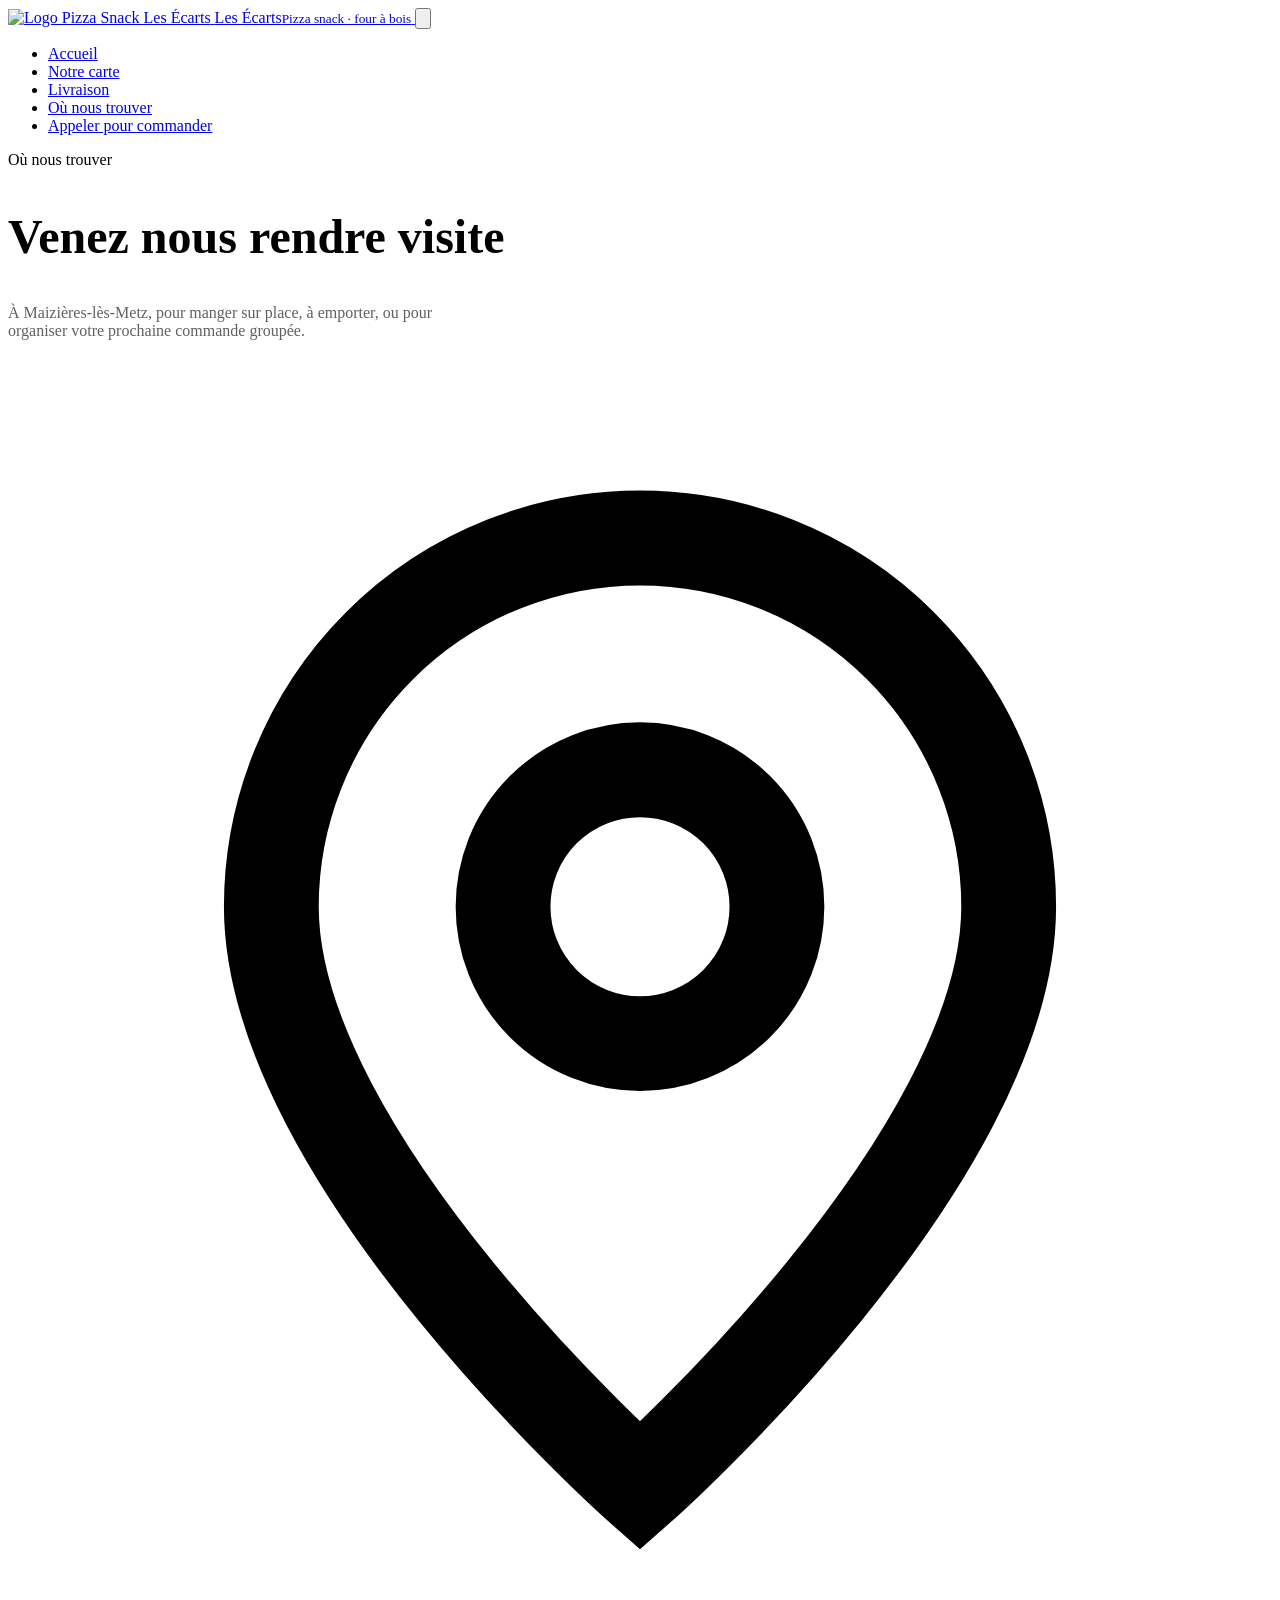
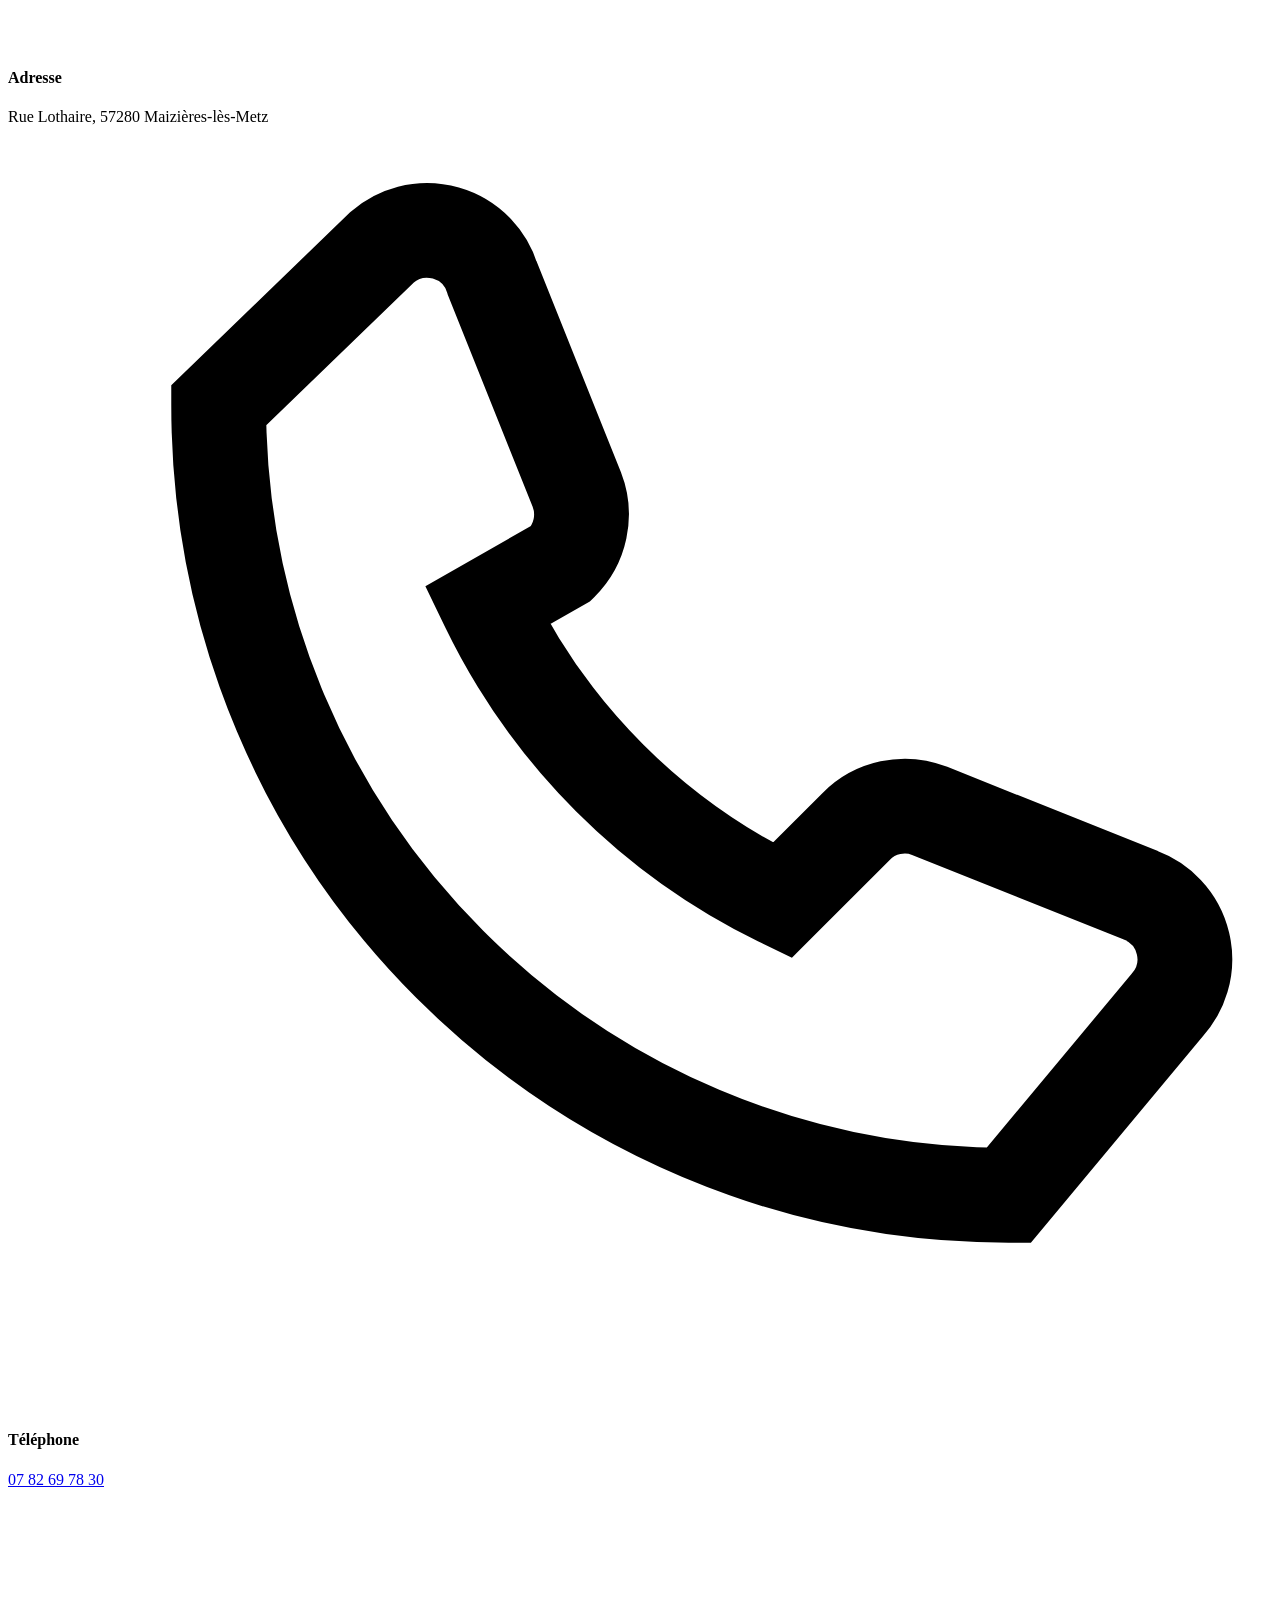
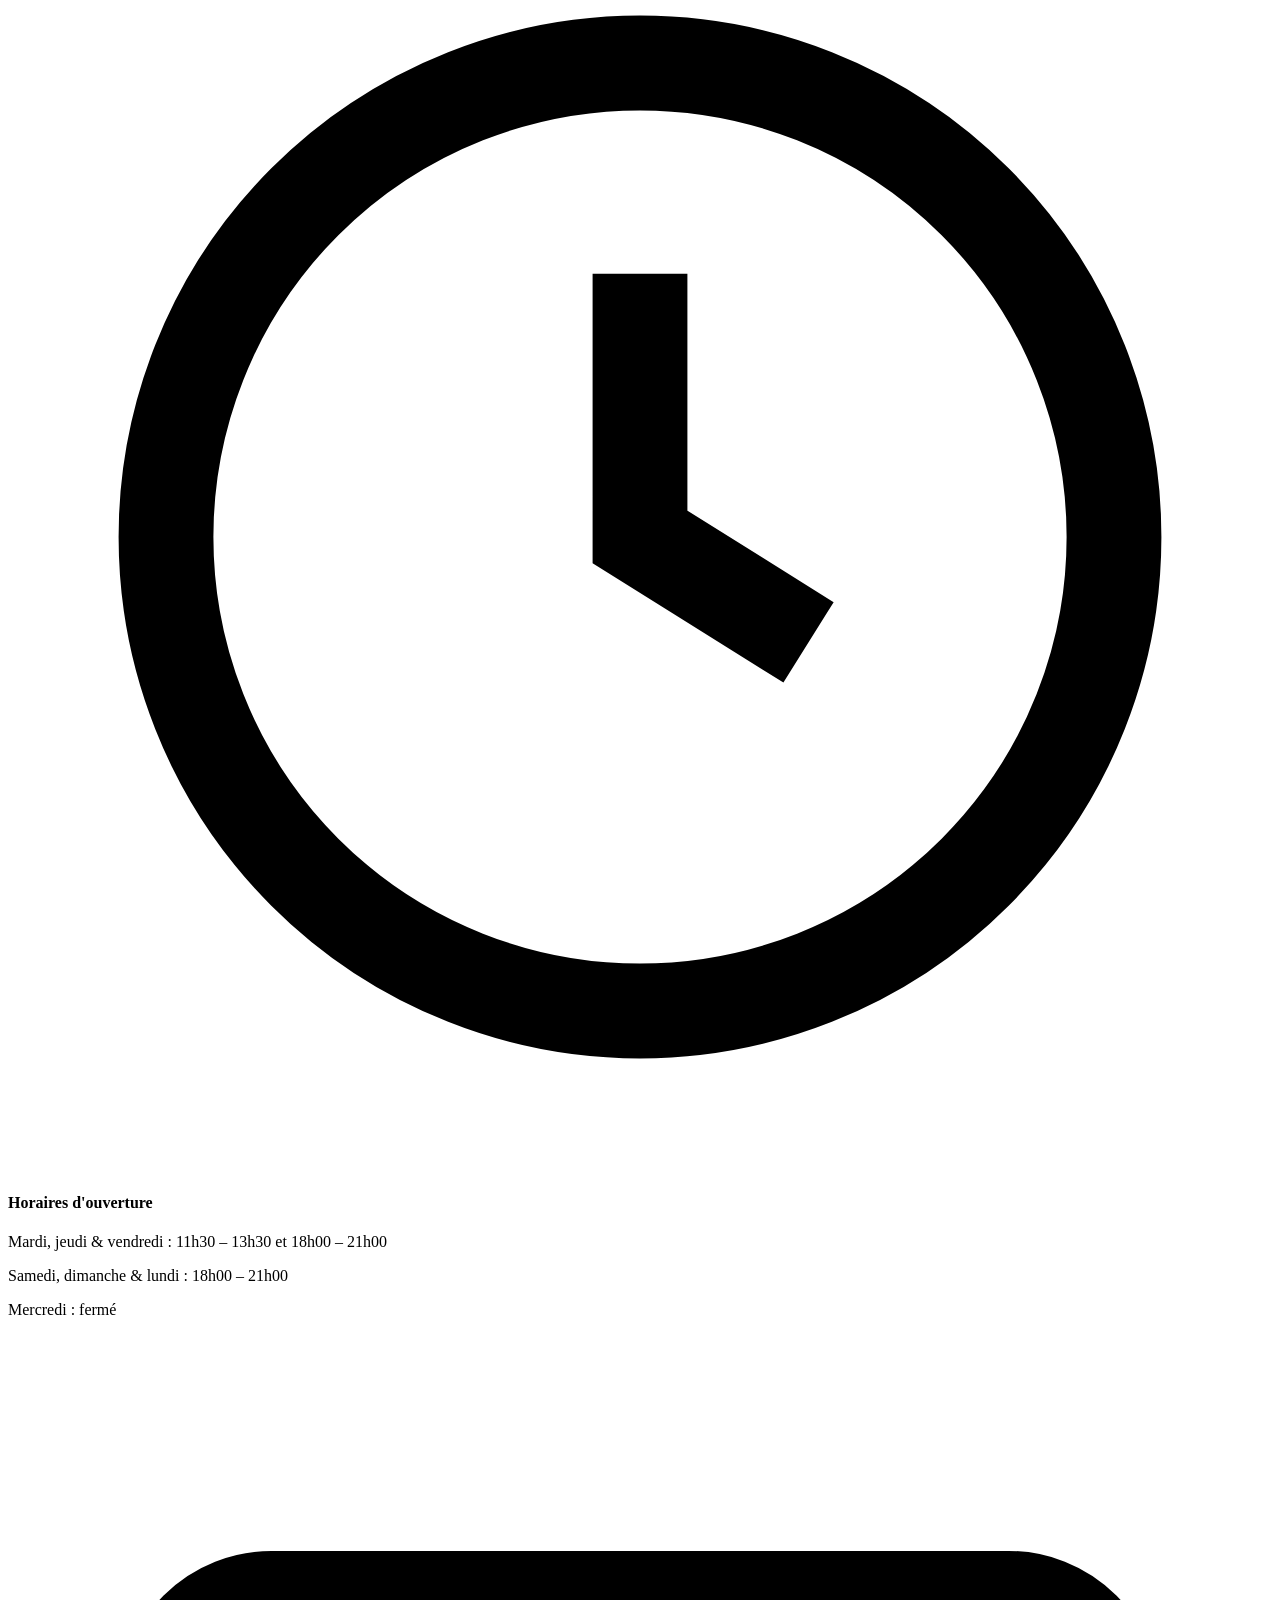
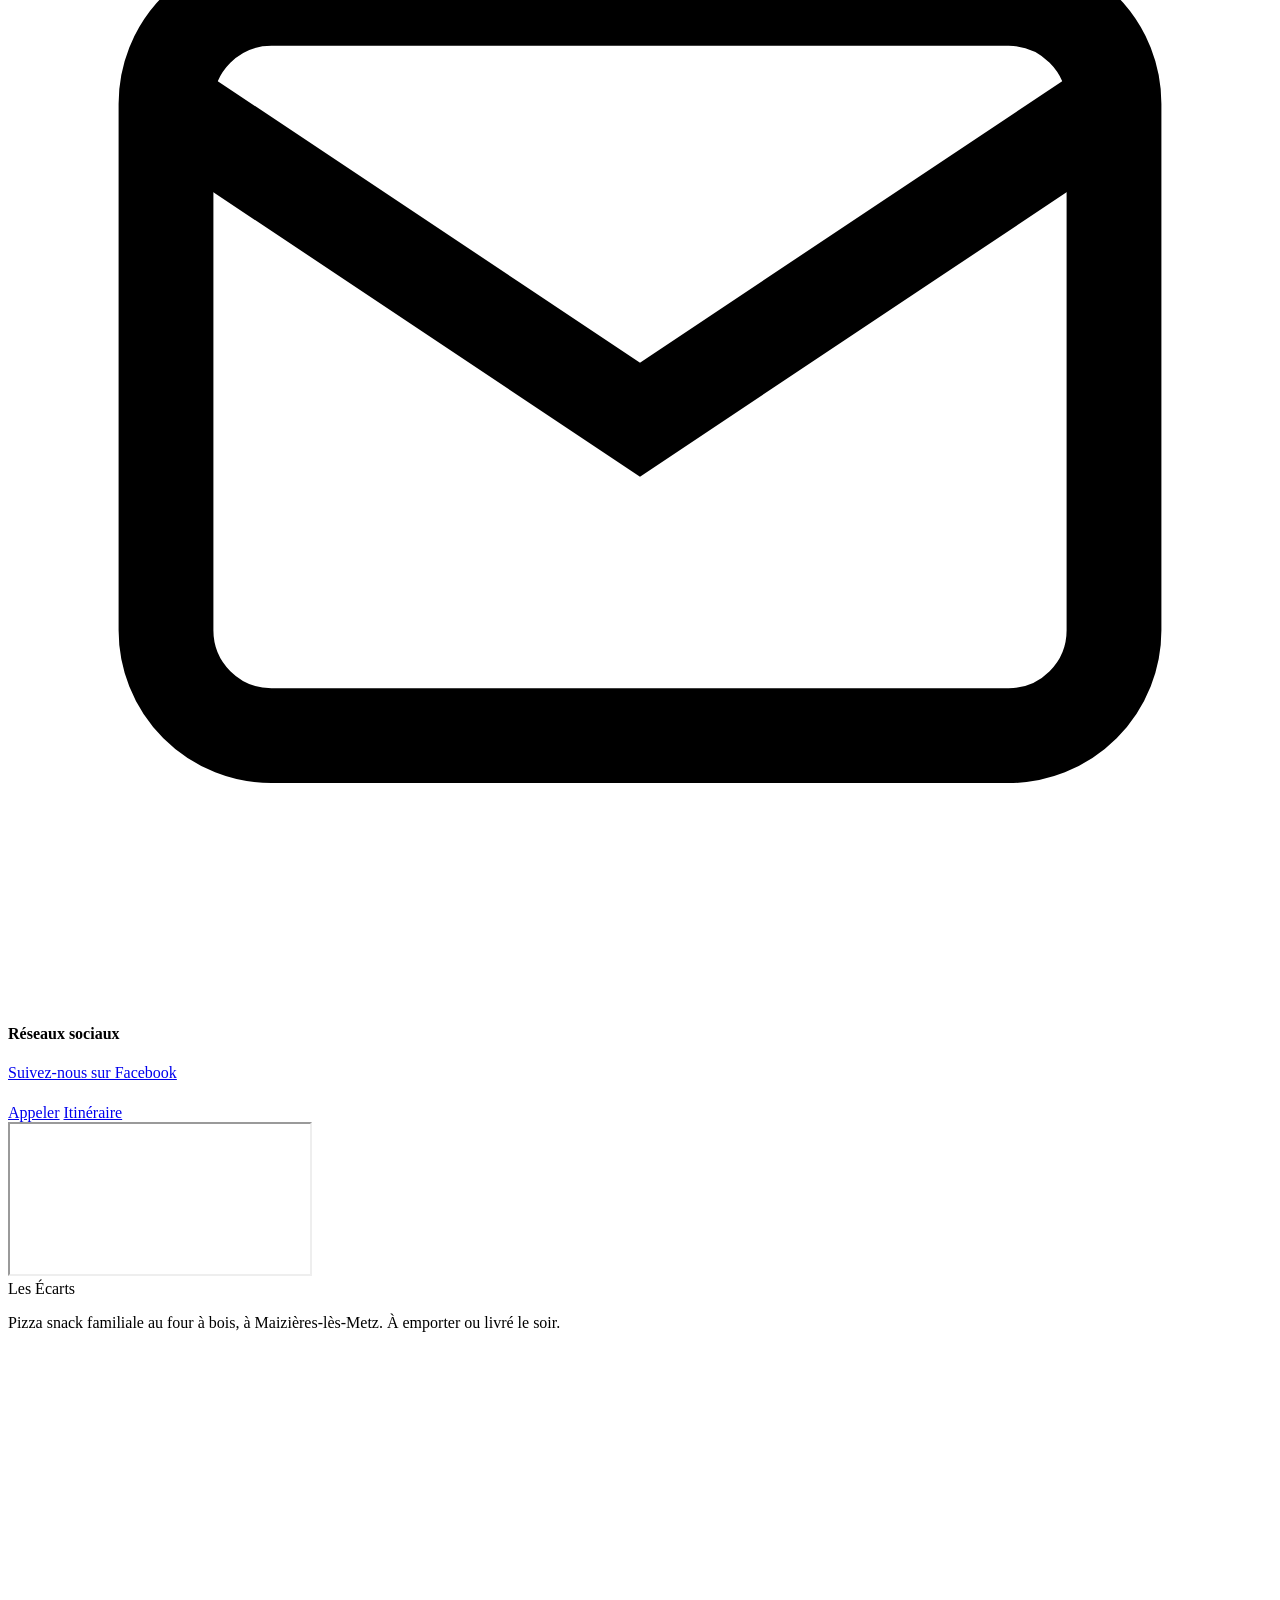
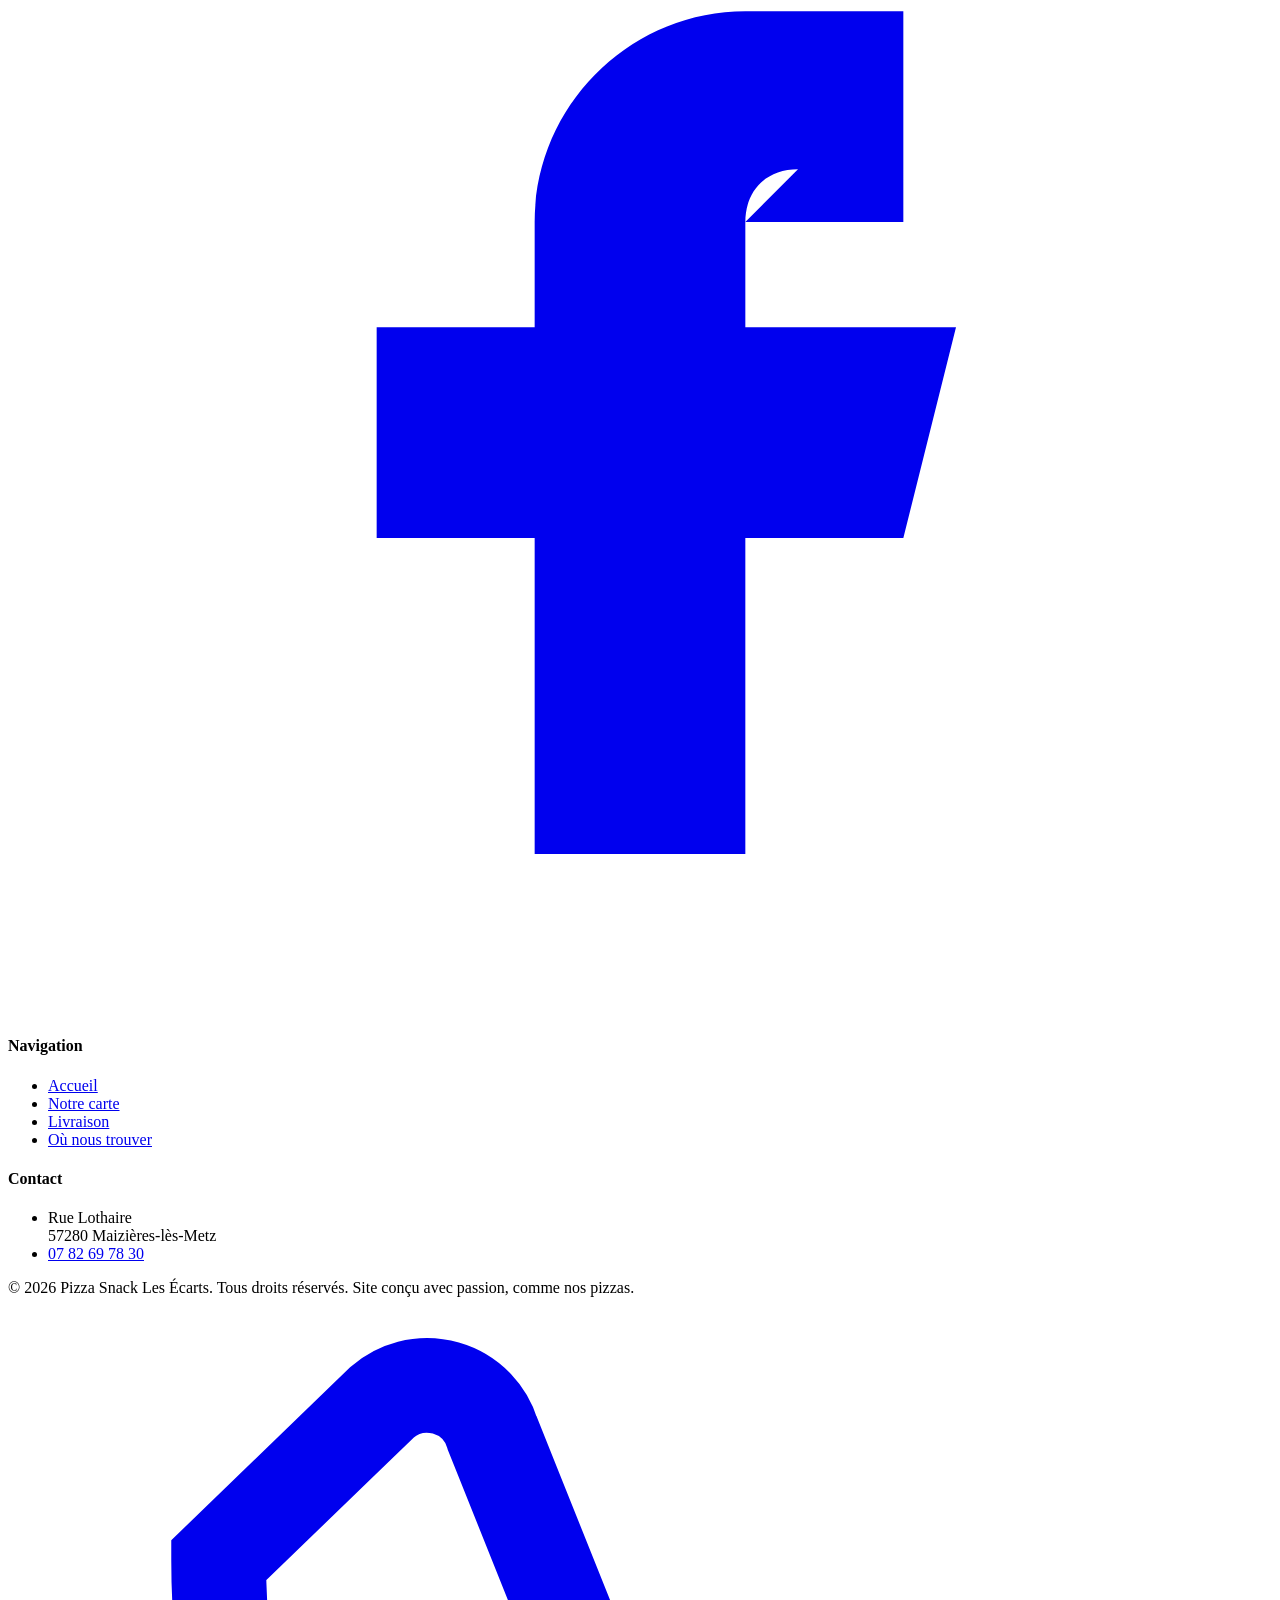
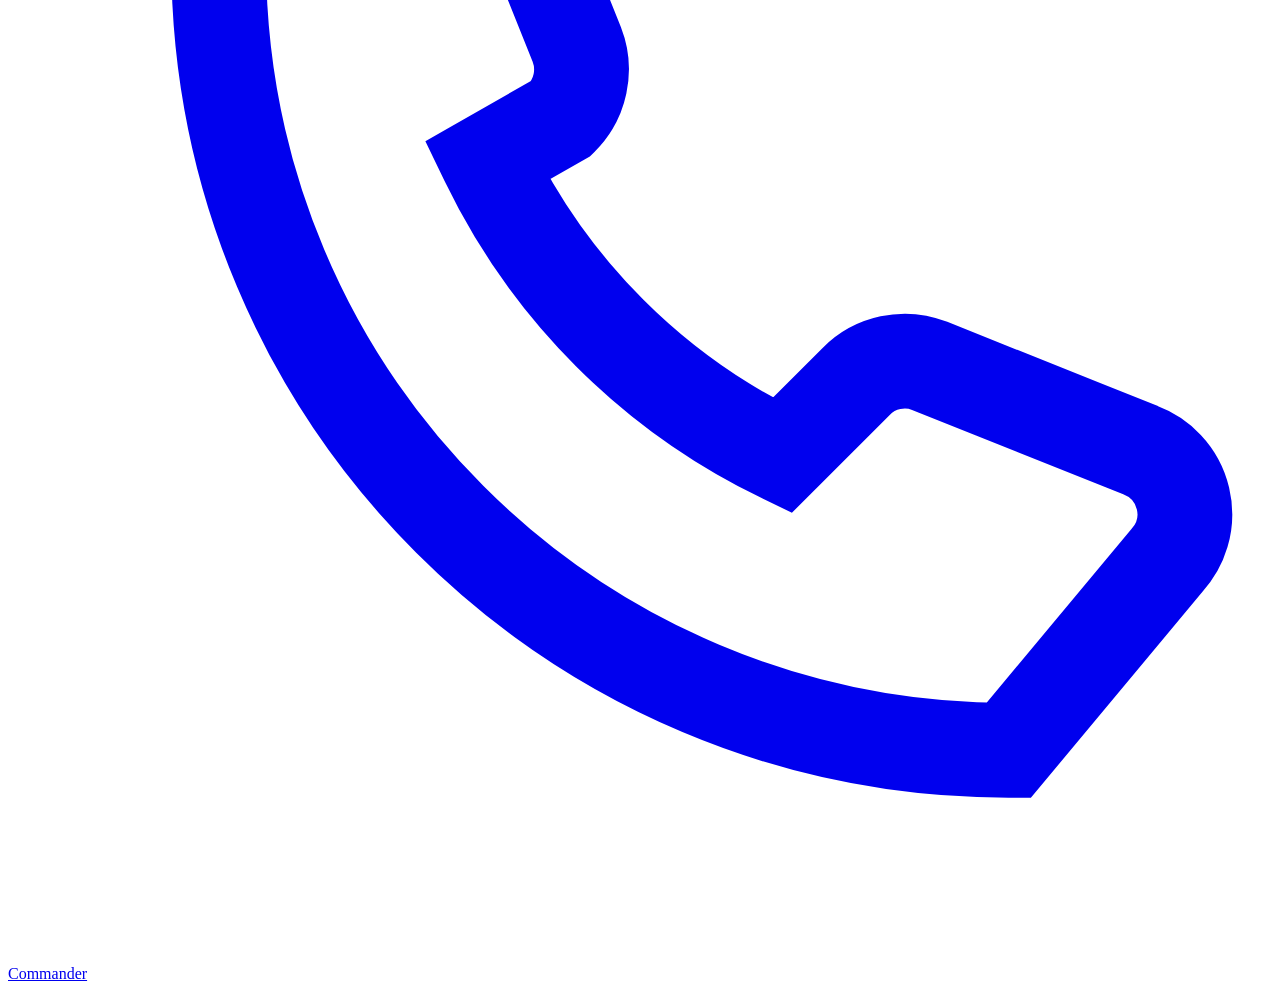
==== contact.html @ f107e706 "Add files via upload" ====
<!DOCTYPE html>
<html lang="fr">
<head>
<meta charset="UTF-8">
<meta name="viewport" content="width=device-width, initial-scale=1.0">
<title>Où nous trouver | Pizza Snack Les Écarts</title>
<meta name="description" content="Pizza Snack Les Écarts, Rue Lothaire, 57280 Maizières-lès-Metz. Horaires, téléphone et itinéraire.">
<link rel="preconnect" href="https://fonts.googleapis.com">
<link rel="preconnect" href="https://fonts.gstatic.com" crossorigin>
<link href="https://fonts.googleapis.com/css2?family=Anton&family=Work+Sans:wght@400;500;600;700&display=swap" rel="stylesheet">
<link rel="stylesheet" href="assets/css/style.css">
</head>
<body>

<header class="site-header">
  <div class="container">
    <a href="index.html" class="brand">
      <img src="https://static.wixstatic.com/media/077285_eca79ff43710461cbf9f52fb6f09c4bc~mv2.png/v1/fill/w_200,h_200,al_c,q_85,usm_0.66_1.00_0.01,enc_avif,quality_auto/355906199_10018782641480302_4371230187382422953_n-removebg-preview.png" alt="Logo Pizza Snack Les Écarts" width="44" height="44">
      <span>Les Écarts<small>Pizza snack &middot; four à bois</small></span>
    </a>
    <button class="nav-toggle" aria-label="Ouvrir le menu" aria-expanded="false">
      <svg viewBox="0 0 24 24" fill="none" stroke="currentColor" stroke-width="2" stroke-linecap="round"><line x1="3" y1="6" x2="21" y2="6"/><line x1="3" y1="12" x2="21" y2="12"/><line x1="3" y1="18" x2="21" y2="18"/></svg>
    </button>
    <nav class="main-nav">
      <ul>
        <li><a href="index.html">Accueil</a></li>
        <li><a href="menu.html">Notre carte</a></li>
        <li><a href="livraison.html">Livraison</a></li>
        <li><a href="contact.html" class="is-active">Où nous trouver</a></li>
        <li><a class="btn btn-primary" href="tel:0782697830">Appeler pour commander</a></li>
      </ul>
    </nav>
  </div>
</header>

<main>

  <section class="section" style="padding-bottom: 24px;">
    <div class="container">
      <p class="eyebrow">Où nous trouver</p>
      <h1 style="font-size: clamp(2.2rem, 4.5vw, 3rem);">Venez nous rendre visite</h1>
      <p style="max-width: 60ch; color: rgba(23,20,15,0.68);">À Maizières-lès-Metz, pour manger sur place, à emporter, ou pour organiser votre prochaine commande groupée.</p>
    </div>
  </section>

  <section class="section" style="padding-top: 0;">
    <div class="container">
      <div class="contact-grid">
        <div class="contact-card">
          <div class="contact-line">
            <svg viewBox="0 0 24 24" fill="none" stroke="currentColor" stroke-width="1.8"><path d="M12 21s-7-6.2-7-11a7 7 0 1 1 14 0c0 4.8-7 11-7 11Z"/><circle cx="12" cy="10" r="2.6"/></svg>
            <div>
              <h4>Adresse</h4>
              <p>Rue Lothaire, 57280 Maizières-lès-Metz</p>
            </div>
          </div>
          <div class="contact-line">
            <svg viewBox="0 0 24 24" fill="none" stroke="currentColor" stroke-width="1.8"><path d="M4 5c0 8.3 6.7 15 15 15l3-3.6a1.3 1.3 0 0 0-.5-2.1l-4-1.6a1.3 1.3 0 0 0-1.4.3l-1.4 1.4a12 12 0 0 1-5.6-5.6L10.5 8a1.3 1.3 0 0 0 .3-1.4l-1.6-4A1.3 1.3 0 0 0 7.1 2L4 5Z"/></svg>
            <div>
              <h4>Téléphone</h4>
              <p><a href="tel:0782697830">07 82 69 78 30</a></p>
            </div>
          </div>
          <div class="contact-line">
            <svg viewBox="0 0 24 24" fill="none" stroke="currentColor" stroke-width="1.8"><circle cx="12" cy="12" r="9"/><path d="M12 7v5l3.2 2"/></svg>
            <div>
              <h4>Horaires d'ouverture</h4>
              <p>Mardi, jeudi &amp; vendredi : 11h30 – 13h30 et 18h00 – 21h00</p>
              <p>Samedi, dimanche &amp; lundi : 18h00 – 21h00</p>
              <p>Mercredi : fermé</p>
            </div>
          </div>
          <div class="contact-line">
            <svg viewBox="0 0 24 24" fill="none" stroke="currentColor" stroke-width="1.8"><rect x="3" y="5" width="18" height="14" rx="2"/><path d="M3 7l9 6 9-6"/></svg>
            <div>
              <h4>Réseaux sociaux</h4>
              <p><a href="https://www.facebook.com/p/pizza-snack-les-%C3%A9carts-100093835788846/" target="_blank" rel="noopener">Suivez-nous sur Facebook</a></p>
            </div>
          </div>
          <div class="hero-actions" style="margin-top: 1.4em;">
            <a href="tel:0782697830" class="btn btn-primary">Appeler</a>
            <a href="https://www.google.com/maps/place//data=!4m2!3m1!1s0x479527b4f83a3db1:0xd1f557328e699c9e" class="btn btn-outline" target="_blank" rel="noopener">Itinéraire</a>
          </div>
        </div>
        <div class="map-frame">
          <iframe title="Localisation Pizza Snack Les Écarts" loading="lazy" src="https://www.google.com/maps?q=Rue+Lothaire,+57280+Maizi%C3%A8res-l%C3%A8s-Metz&output=embed"></iframe>
        </div>
      </div>
    </div>
  </section>

</main>

<footer class="site-footer">
  <div class="container">
    <div class="footer-grid">
      <div>
        <div class="footer-brand">Les Écarts</div>
        <p>Pizza snack familiale au four à bois, à Maizières-lès-Metz. À emporter ou livré le soir.</p>
        <div class="footer-social">
          <a href="https://www.facebook.com/p/pizza-snack-les-%C3%A9carts-100093835788846/" aria-label="Facebook" target="_blank" rel="noopener">
            <svg viewBox="0 0 24 24" fill="currentColor"><path d="M14 9h3V5h-3c-2.2 0-4 1.8-4 4v2H7v4h3v6h4v-6h3l1-4h-4V9c0-.6.4-1 1-1Z"/></svg>
          </a>
        </div>
      </div>
      <div>
        <h4>Navigation</h4>
        <ul>
          <li><a href="index.html">Accueil</a></li>
          <li><a href="menu.html">Notre carte</a></li>
          <li><a href="livraison.html">Livraison</a></li>
          <li><a href="contact.html">Où nous trouver</a></li>
        </ul>
      </div>
      <div>
        <h4>Contact</h4>
        <ul>
          <li>Rue Lothaire<br>57280 Maizières-lès-Metz</li>
          <li><a href="tel:0782697830">07 82 69 78 30</a></li>
        </ul>
      </div>
    </div>
    <div class="footer-bottom">
      <span>&copy; 2026 Pizza Snack Les Écarts. Tous droits réservés.</span>
      <span>Site conçu avec passion, comme nos pizzas.</span>
    </div>
  </div>
</footer>

<a href="tel:0782697830" class="call-fab">
  <svg viewBox="0 0 24 24" fill="none" stroke="currentColor" stroke-width="1.8"><path d="M4 5c0 8.3 6.7 15 15 15l3-3.6a1.3 1.3 0 0 0-.5-2.1l-4-1.6a1.3 1.3 0 0 0-1.4.3l-1.4 1.4a12 12 0 0 1-5.6-5.6L10.5 8a1.3 1.3 0 0 0 .3-1.4l-1.6-4A1.3 1.3 0 0 0 7.1 2L4 5Z"/></svg>
  <span>Commander</span>
</a>

<script src="assets/js/main.js"></script>
</body>
</html>
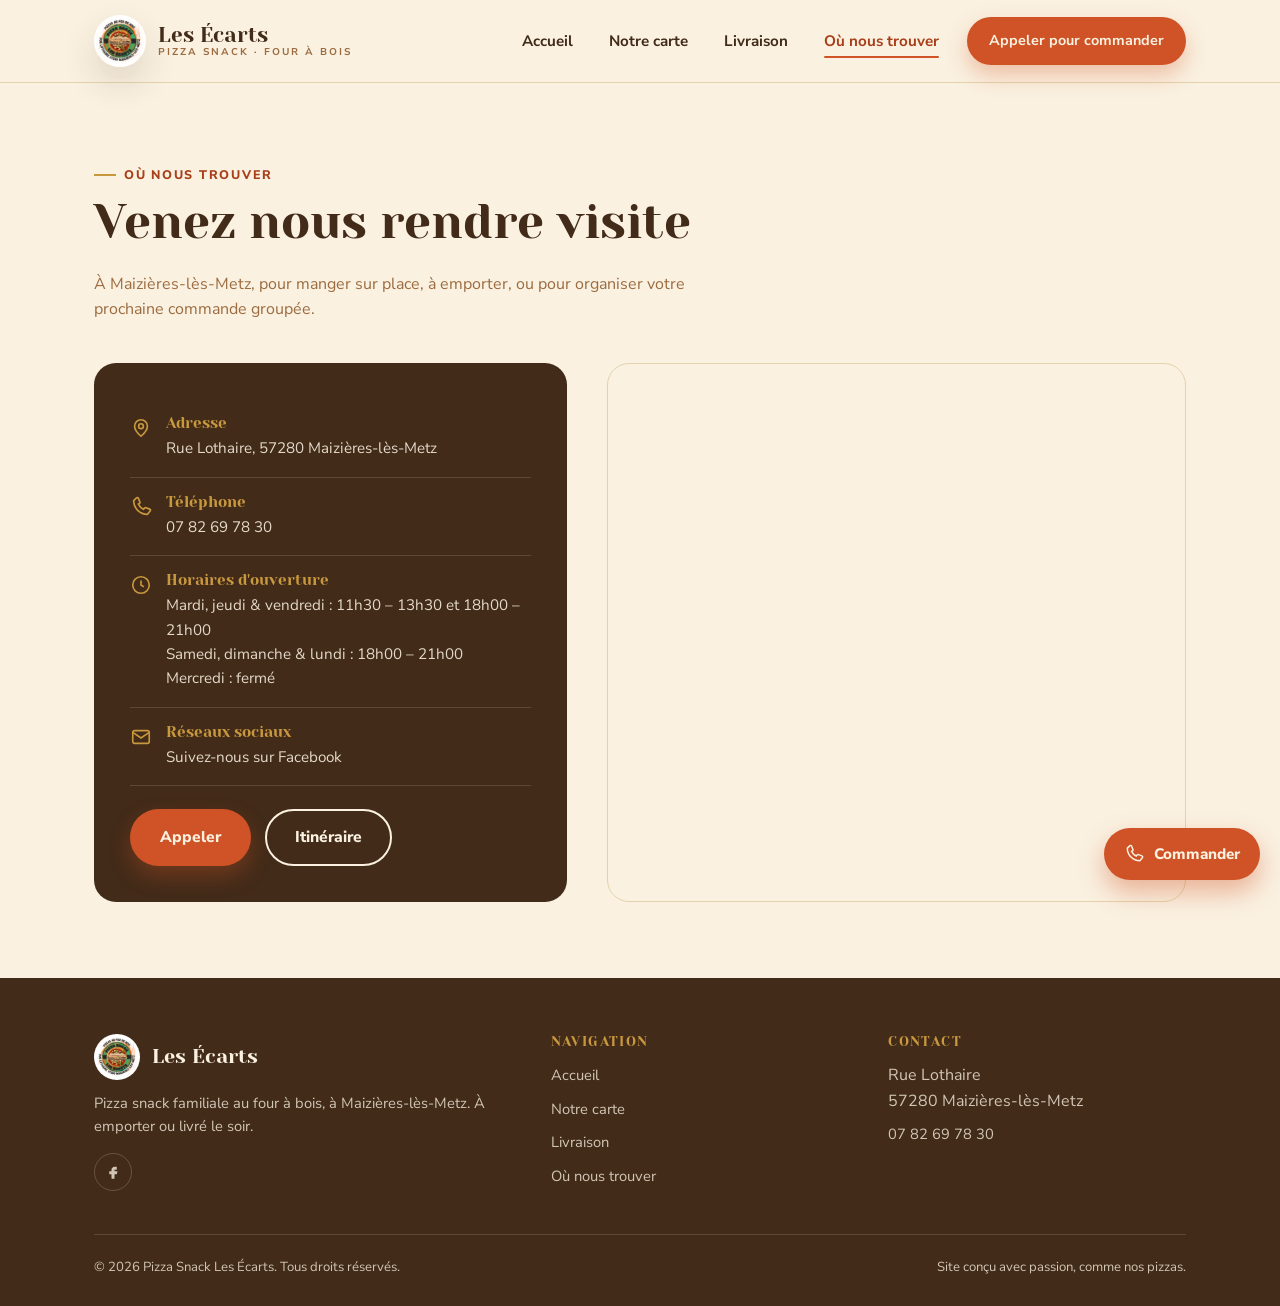
==== commit 34181d25: "Add files via upload" ====
--- a/contact.html
+++ b/contact.html
@@ -5,9 +5,10 @@
 <meta name="viewport" content="width=device-width, initial-scale=1.0">
 <title>Où nous trouver | Pizza Snack Les Écarts</title>
 <meta name="description" content="Pizza Snack Les Écarts, Rue Lothaire, 57280 Maizières-lès-Metz. Horaires, téléphone et itinéraire.">
+<link rel="icon" href="assets/img/favicon.png" type="image/png">
 <link rel="preconnect" href="https://fonts.googleapis.com">
 <link rel="preconnect" href="https://fonts.gstatic.com" crossorigin>
-<link href="https://fonts.googleapis.com/css2?family=Anton&family=Work+Sans:wght@400;500;600;700&display=swap" rel="stylesheet">
+<link href="https://fonts.googleapis.com/css2?family=Yeseva+One&family=Caveat:wght@600&family=Nunito+Sans:wght@400;600;700;800&display=swap" rel="stylesheet">
 <link rel="stylesheet" href="assets/css/style.css">
 </head>
 <body>
@@ -15,8 +16,8 @@
 <header class="site-header">
   <div class="container">
     <a href="index.html" class="brand">
-      <img src="https://static.wixstatic.com/media/077285_eca79ff43710461cbf9f52fb6f09c4bc~mv2.png/v1/fill/w_200,h_200,al_c,q_85,usm_0.66_1.00_0.01,enc_avif,quality_auto/355906199_10018782641480302_4371230187382422953_n-removebg-preview.png" alt="Logo Pizza Snack Les Écarts" width="44" height="44">
-      <span>Les Écarts<small>Pizza snack &middot; four à bois</small></span>
+      <img src="assets/img/logo.jpg" alt="Logo Pizza Snack Les Écarts">
+      <span class="brand-text">Les Écarts<small>Pizza snack &middot; four à bois</small></span>
     </a>
     <button class="nav-toggle" aria-label="Ouvrir le menu" aria-expanded="false">
       <svg viewBox="0 0 24 24" fill="none" stroke="currentColor" stroke-width="2" stroke-linecap="round"><line x1="3" y1="6" x2="21" y2="6"/><line x1="3" y1="12" x2="21" y2="12"/><line x1="3" y1="18" x2="21" y2="18"/></svg>
@@ -38,8 +39,8 @@
   <section class="section" style="padding-bottom: 24px;">
     <div class="container">
       <p class="eyebrow">Où nous trouver</p>
-      <h1 style="font-size: clamp(2.2rem, 4.5vw, 3rem);">Venez nous rendre visite</h1>
-      <p style="max-width: 60ch; color: rgba(23,20,15,0.68);">À Maizières-lès-Metz, pour manger sur place, à emporter, ou pour organiser votre prochaine commande groupée.</p>
+      <h1 style="font-size: clamp(2.1rem, 4.5vw, 3rem);">Venez nous rendre visite</h1>
+      <p style="max-width: 60ch; color: var(--wood-soft);">À Maizières-lès-Metz, pour manger sur place, à emporter, ou pour organiser votre prochaine commande groupée.</p>
     </div>
   </section>
 
@@ -95,7 +96,10 @@
   <div class="container">
     <div class="footer-grid">
       <div>
-        <div class="footer-brand">Les Écarts</div>
+        <div class="footer-brand">
+          <img src="assets/img/logo.jpg" alt="Logo Pizza Snack Les Écarts">
+          <span>Les Écarts</span>
+        </div>
         <p>Pizza snack familiale au four à bois, à Maizières-lès-Metz. À emporter ou livré le soir.</p>
         <div class="footer-social">
           <a href="https://www.facebook.com/p/pizza-snack-les-%C3%A9carts-100093835788846/" aria-label="Facebook" target="_blank" rel="noopener">
--- a/assets/css/style.css
+++ b/assets/css/style.css
@@ -0,0 +1,304 @@
+/* =========================================================
+   PIZZA SNACK LES ÉCARTS — v2
+   Palette "boulangerie de quartier" : crème, bois, braise
+   ========================================================= */
+
+:root {
+  --cream: #faf1e1;
+  --cream-deep: #f0dfc0;
+  --cream-line: #e4d2ac;
+  --wood-dark: #422b19;
+  --wood: #7a4a26;
+  --wood-soft: #9c6b3f;
+  --ember: #cf5326;
+  --ember-deep: #a83f19;
+  --gold: #c8983e;
+  --olive: #6e7c4e;
+  --shadow-soft: 0 16px 34px rgba(66, 43, 25, 0.14);
+  --radius: 16px;
+
+  --font-display: "Yeseva One", "Georgia", serif;
+  --font-body: "Nunito Sans", "Segoe UI", sans-serif;
+  --font-accent: "Caveat", cursive;
+
+  --container: 1140px;
+}
+
+* { box-sizing: border-box; }
+html { scroll-behavior: smooth; }
+
+body {
+  margin: 0;
+  font-family: var(--font-body);
+  color: var(--wood-dark);
+  background: var(--cream);
+  line-height: 1.6;
+  -webkit-font-smoothing: antialiased;
+}
+
+img { max-width: 100%; display: block; }
+a { color: inherit; text-decoration: none; }
+ul { margin: 0; padding: 0; list-style: none; }
+h1, h2, h3, h4 { font-family: var(--font-display); font-weight: 400; line-height: 1.15; margin: 0 0 0.45em; color: var(--wood-dark); }
+p { margin: 0 0 1em; }
+
+.container { width: 100%; max-width: var(--container); margin: 0 auto; padding: 0 24px; }
+
+:focus-visible { outline: 3px solid var(--gold); outline-offset: 2px; }
+
+.accent-tag {
+  font-family: var(--font-accent);
+  font-size: 1.5rem;
+  color: var(--ember);
+  display: inline-block;
+  transform: rotate(-2deg);
+}
+
+.eyebrow {
+  display: inline-flex; align-items: center; gap: 8px;
+  font-weight: 800; font-size: 0.78rem; letter-spacing: 0.14em; text-transform: uppercase;
+  color: var(--ember-deep); margin-bottom: 0.8em;
+}
+.eyebrow::before { content: ""; width: 22px; height: 2px; background: var(--gold); display: inline-block; }
+.on-dark .eyebrow { color: var(--gold); }
+.on-dark .eyebrow::before { background: var(--gold); }
+
+/* ---------- Buttons ---------- */
+.btn {
+  display: inline-flex; align-items: center; gap: 10px;
+  font-family: var(--font-body); font-weight: 800; font-size: 0.98rem;
+  padding: 14px 28px; border-radius: 999px; border: 2px solid transparent;
+  cursor: pointer; transition: transform 0.15s ease, box-shadow 0.15s ease, background 0.15s ease;
+}
+.btn:hover { transform: translateY(-2px); }
+.btn-primary { background: var(--ember); color: var(--cream); box-shadow: 0 10px 22px rgba(207, 83, 38, 0.32); }
+.btn-primary:hover { background: var(--ember-deep); }
+.btn-outline { background: transparent; border-color: currentColor; color: inherit; }
+.btn-outline:hover { background: rgba(66, 43, 25, 0.06); }
+.on-dark .btn-outline:hover { background: rgba(250, 241, 225, 0.1); }
+
+@media (prefers-reduced-motion: reduce) { html { scroll-behavior: auto; } }
+
+/* ---------- Header ---------- */
+.site-header {
+  position: sticky; top: 0; z-index: 100;
+  background: rgba(250, 241, 225, 0.94);
+  backdrop-filter: blur(6px);
+  border-bottom: 1px solid var(--cream-line);
+}
+.site-header .container { display: flex; align-items: center; justify-content: space-between; height: 82px; }
+.brand { display: flex; align-items: center; gap: 12px; }
+.brand img { height: 52px; width: 52px; border-radius: 50%; object-fit: cover; box-shadow: var(--shadow-soft); }
+.brand .brand-text { font-family: var(--font-display); font-size: 1.3rem; line-height: 1.1; }
+.brand small { display: block; font-family: var(--font-body); font-weight: 700; font-size: 0.62rem; letter-spacing: 0.2em; text-transform: uppercase; color: var(--wood-soft); }
+
+.nav-toggle { display: none; background: none; border: none; color: var(--wood-dark); cursor: pointer; padding: 8px; }
+.nav-toggle svg { width: 26px; height: 26px; }
+
+.main-nav ul { display: flex; gap: 4px; align-items: center; }
+.main-nav a {
+  display: inline-block; padding: 10px 16px; font-weight: 700; font-size: 0.95rem;
+  border-radius: 999px; transition: background 0.15s ease, color 0.15s ease; position: relative;
+}
+.main-nav a:hover { background: var(--cream-deep); }
+.main-nav a.is-active { color: var(--ember-deep); }
+.main-nav a.is-active::after {
+  content: ""; position: absolute; left: 16px; right: 16px; bottom: 5px; height: 2px;
+  background: var(--ember); border-radius: 2px;
+}
+.main-nav .btn-primary { margin-left: 8px; padding: 10px 20px; font-size: 0.9rem; }
+
+@media (max-width: 860px) {
+  .nav-toggle { display: inline-flex; }
+  .main-nav {
+    position: fixed; inset: 82px 0 0 0; background: var(--cream);
+    transform: translateY(-8px); opacity: 0; visibility: hidden;
+    transition: opacity 0.2s ease, transform 0.2s ease, visibility 0.2s; overflow-y: auto;
+  }
+  .main-nav.is-open { opacity: 1; transform: translateY(0); visibility: visible; }
+  .main-nav ul { flex-direction: column; align-items: stretch; padding: 20px; gap: 6px; }
+  .main-nav a { padding: 16px; font-size: 1.1rem; }
+  .main-nav .btn-primary { margin: 10px 4px 0; text-align: center; justify-content: center; }
+}
+
+/* ---------- Hero ---------- */
+.hero { background: var(--cream); overflow: hidden; }
+.hero .container {
+  padding-top: 64px; padding-bottom: 72px;
+  display: grid; grid-template-columns: 1fr 0.95fr; gap: 52px; align-items: center;
+}
+.hero h1 { font-size: clamp(2.5rem, 5vw, 3.9rem); margin-bottom: 0.3em; }
+.hero h1 em { font-style: normal; color: var(--ember); }
+.hero-lead { font-size: 1.12rem; max-width: 46ch; color: rgba(66,43,25,0.75); }
+.hero-actions { display: flex; gap: 14px; flex-wrap: wrap; margin-top: 1.6em; }
+.hero-meta { display: flex; gap: 28px; margin-top: 2.2em; flex-wrap: wrap; }
+.hero-meta div { font-size: 0.88rem; color: var(--wood-soft); }
+.hero-meta strong { display: block; font-family: var(--font-display); font-size: 1.25rem; color: var(--ember-deep); }
+
+.hero-photo {
+  position: relative; border-radius: var(--radius); overflow: hidden;
+  aspect-ratio: 4/3.1; box-shadow: var(--shadow-soft); border: 6px solid #fff;
+}
+.hero-photo img { width: 100%; height: 100%; object-fit: cover; }
+.hero-photo .badge {
+  position: absolute; bottom: 16px; left: 16px;
+  background: rgba(250,241,225,0.94); padding: 8px 16px; border-radius: 999px;
+  font-family: var(--font-accent); font-size: 1.15rem; color: var(--ember-deep);
+  box-shadow: var(--shadow-soft);
+}
+
+/* ---------- Crust divider ---------- */
+.crust-divider { height: 24px; width: 100%; background-repeat: repeat-x; background-size: 42px 24px; background-position: top center; }
+.crust-divider.to-cream { background-color: var(--cream); background-image: radial-gradient(circle at 21px 0, var(--cream-deep) 14px, transparent 14.5px); }
+.crust-divider.to-deep { background-color: var(--cream-deep); background-image: radial-gradient(circle at 21px 0, var(--cream) 14px, transparent 14.5px); }
+.crust-divider.to-wood { background-color: var(--wood-dark); background-image: radial-gradient(circle at 21px 24px, var(--cream) 14px, transparent 14.5px); }
+.crust-divider.from-wood { background-color: var(--cream); background-image: radial-gradient(circle at 21px 0, var(--wood-dark) 14px, transparent 14.5px); }
+
+/* ---------- Sections ---------- */
+.section { padding: 76px 0; }
+.section-deep { background: var(--cream-deep); }
+.section-wood { background: var(--wood-dark); color: var(--cream); }
+.section-head { max-width: 640px; margin-bottom: 44px; }
+.section-head p { color: rgba(66,43,25,0.68); font-size: 1.05rem; }
+.on-dark .section-head p { color: rgba(250,241,225,0.75); }
+
+/* ---------- Histoire ---------- */
+.about-grid { display: grid; grid-template-columns: 0.95fr 1.05fr; gap: 52px; align-items: center; }
+.about-photo { border-radius: var(--radius); overflow: hidden; box-shadow: var(--shadow-soft); border: 6px solid #fff; }
+.about-photo img { aspect-ratio: 5/4.3; object-fit: cover; }
+.about-facts { display: grid; grid-template-columns: repeat(3, 1fr); gap: 18px; margin-top: 32px; }
+.fact { background: var(--cream); border: 1px solid var(--cream-line); border-radius: var(--radius); padding: 18px; }
+.fact strong { display: block; font-family: var(--font-display); font-size: 1.5rem; color: var(--ember-deep); }
+.fact span { font-size: 0.85rem; color: var(--wood-soft); }
+
+/* ---------- Icon cards ---------- */
+.info-strip { display: grid; grid-template-columns: repeat(3, 1fr); gap: 24px; }
+.info-item {
+  background: var(--cream); border: 1px solid var(--cream-line); border-radius: var(--radius);
+  padding: 26px; transition: transform 0.15s ease, box-shadow 0.15s ease;
+}
+.info-item:hover { transform: translateY(-4px); box-shadow: var(--shadow-soft); }
+.info-item .icon { width: 40px; height: 40px; color: var(--ember); margin-bottom: 14px; }
+.info-item h4 { font-size: 1.1rem; margin-bottom: 0.35em; }
+.info-item p { font-size: 0.94rem; color: var(--wood-soft); margin-bottom: 0; }
+
+/* ---------- CTA band with photo ---------- */
+.cta-band {
+  display: grid; grid-template-columns: 1fr 0.85fr; gap: 0; align-items: stretch;
+  background: var(--wood-dark); color: var(--cream); border-radius: 22px; overflow: hidden;
+}
+.cta-band-text { padding: 48px; display: flex; flex-direction: column; justify-content: center; }
+.cta-band h2 { font-size: clamp(1.7rem, 3vw, 2.25rem); color: var(--cream); }
+.cta-band p { color: rgba(250,241,225,0.82); }
+.cta-band .btn-outline { border-color: var(--cream); }
+.cta-band-photo { position: relative; min-height: 260px; }
+.cta-band-photo img { width: 100%; height: 100%; object-fit: cover; }
+
+/* ---------- Contact ---------- */
+.contact-grid { display: grid; grid-template-columns: 0.9fr 1.1fr; gap: 40px; }
+.contact-card { background: var(--wood-dark); color: var(--cream); border-radius: 22px; padding: 36px; }
+.contact-line { display: flex; gap: 14px; align-items: flex-start; padding: 16px 0; border-bottom: 1px solid rgba(250,241,225,0.14); }
+.contact-line:last-child { border-bottom: none; }
+.contact-line svg { width: 22px; height: 22px; color: var(--gold); flex: none; margin-top: 2px; }
+.contact-line h4 { font-size: 0.95rem; margin-bottom: 0.25em; color: var(--gold); }
+.contact-line p { margin: 0; font-size: 0.95rem; color: rgba(250,241,225,0.88); }
+.map-frame { border-radius: 22px; overflow: hidden; border: 1px solid var(--cream-line); min-height: 340px; }
+.map-frame iframe { width: 100%; height: 100%; min-height: 340px; border: 0; }
+
+/* ---------- Menu page ---------- */
+.menu-toolbar { position: sticky; top: 82px; z-index: 40; background: var(--cream); padding: 18px 0; border-bottom: 1px solid var(--cream-line); }
+.menu-tabs { display: flex; gap: 8px; overflow-x: auto; padding-bottom: 4px; scrollbar-width: thin; }
+.menu-tab {
+  flex: none; font-family: var(--font-body); font-weight: 800; font-size: 0.92rem;
+  padding: 10px 20px; border-radius: 999px; border: 1px solid var(--cream-line);
+  background: var(--cream-deep); cursor: pointer; white-space: nowrap;
+  transition: background 0.15s ease, color 0.15s ease, border-color 0.15s ease;
+  display: inline-flex; align-items: center; gap: 8px;
+}
+.menu-tab svg { width: 17px; height: 17px; }
+.menu-tab:hover { border-color: var(--ember); }
+.menu-tab.is-active { background: var(--ember); border-color: var(--ember); color: var(--cream); }
+
+.menu-panel { display: none; padding-top: 40px; }
+.menu-panel.is-active { display: block; }
+
+.menu-hero-photo { border-radius: var(--radius); overflow: hidden; margin-bottom: 36px; box-shadow: var(--shadow-soft); max-height: 320px; }
+.menu-hero-photo img { width: 100%; height: 320px; object-fit: cover; }
+
+.menu-legend { display: flex; flex-wrap: wrap; gap: 16px; margin-bottom: 8px; font-size: 0.82rem; color: var(--wood-soft); }
+.menu-legend span { display: inline-flex; align-items: center; gap: 6px; }
+
+.menu-group { margin-top: 40px; }
+.menu-group:first-child { margin-top: 0; }
+.menu-group h3 { font-size: 1.3rem; color: var(--ember-deep); border-bottom: 2px solid var(--cream-line); padding-bottom: 10px; margin-bottom: 6px; }
+.menu-group .group-note { font-size: 0.88rem; color: var(--wood-soft); margin: 6px 0 18px; }
+
+.menu-list { display: grid; gap: 2px; }
+.menu-row { display: grid; grid-template-columns: 1fr auto; gap: 6px 20px; align-items: baseline; padding: 14px 4px; border-bottom: 1px dashed var(--cream-line); }
+.menu-row-name { display: flex; align-items: baseline; gap: 10px; flex-wrap: wrap; }
+.menu-row-name strong { font-family: var(--font-display); font-size: 1.05rem; }
+.menu-row-desc { grid-column: 1 / 2; font-size: 0.9rem; color: var(--wood-soft); }
+.menu-row-price { font-family: var(--font-display); font-size: 1.05rem; color: var(--ember-deep); white-space: nowrap; }
+
+.tag {
+  font-size: 0.68rem; font-weight: 700; padding: 3px 9px; border-radius: 999px;
+  border: 1px solid var(--cream-line); color: var(--wood-soft); text-transform: uppercase; letter-spacing: 0.04em; white-space: nowrap;
+}
+.menu-tags { display: inline-flex; gap: 6px; flex-wrap: wrap; }
+
+/* ---------- Livraison ---------- */
+.delivery-grid { display: grid; grid-template-columns: repeat(2, 1fr); gap: 22px; }
+.delivery-card { background: var(--cream); border: 1px solid var(--cream-line); border-radius: var(--radius); padding: 28px; }
+.delivery-card .num { font-family: var(--font-display); font-size: 2.1rem; color: var(--ember); display: block; margin-bottom: 6px; }
+.delivery-card h3 { font-size: 1.05rem; margin-bottom: 0.35em; }
+.delivery-card p { font-size: 0.92rem; color: var(--wood-soft); margin-bottom: 0; }
+
+.delivery-table { width: 100%; border-collapse: collapse; margin-top: 12px; }
+.delivery-table th, .delivery-table td { text-align: left; padding: 14px 16px; border-bottom: 1px solid var(--cream-line); font-size: 0.95rem; }
+.delivery-table th { font-family: var(--font-display); font-weight: 400; color: var(--ember-deep); font-size: 0.82rem; letter-spacing: 0.04em; text-transform: uppercase; }
+
+/* ---------- Footer ---------- */
+.site-footer { background: var(--wood-dark); color: rgba(250,241,225,0.78); padding: 56px 0 28px; }
+.footer-grid { display: grid; grid-template-columns: 1.4fr 1fr 1fr; gap: 40px; padding-bottom: 36px; border-bottom: 1px solid rgba(250,241,225,0.14); }
+.footer-brand { display: flex; align-items: center; gap: 12px; margin-bottom: 12px; }
+.footer-brand img { height: 46px; width: 46px; border-radius: 50%; }
+.footer-brand span { font-family: var(--font-display); font-size: 1.25rem; color: var(--cream); }
+.footer-grid h4 { color: var(--gold); font-size: 0.85rem; letter-spacing: 0.1em; text-transform: uppercase; margin-bottom: 14px; }
+.footer-grid p, .footer-grid a { font-size: 0.92rem; }
+.footer-grid li { margin-bottom: 8px; }
+.footer-grid a:hover { color: var(--gold); }
+.footer-social { display: flex; gap: 10px; margin-top: 14px; }
+.footer-social a { width: 38px; height: 38px; display: inline-flex; align-items: center; justify-content: center; border: 1px solid rgba(250,241,225,0.2); border-radius: 999px; transition: border-color 0.15s ease, color 0.15s ease; }
+.footer-social a:hover { border-color: var(--gold); color: var(--gold); }
+.footer-social svg { width: 18px; height: 18px; }
+.footer-bottom { display: flex; justify-content: space-between; flex-wrap: wrap; gap: 10px; padding-top: 22px; font-size: 0.82rem; }
+
+/* ---------- Floating call button ---------- */
+.call-fab {
+  position: fixed; right: 20px; bottom: 20px; z-index: 90;
+  display: inline-flex; align-items: center; gap: 10px; background: var(--ember); color: var(--cream);
+  padding: 14px 20px; border-radius: 999px; font-weight: 800; font-size: 0.95rem;
+  box-shadow: 0 12px 26px rgba(207, 83, 38, 0.4);
+}
+.call-fab svg { width: 20px; height: 20px; }
+
+/* ---------- Responsive ---------- */
+@media (max-width: 900px) {
+  .hero .container { grid-template-columns: 1fr; padding-top: 40px; padding-bottom: 52px; }
+  .hero-photo { order: -1; }
+  .about-grid, .contact-grid { grid-template-columns: 1fr; }
+  .about-facts { grid-template-columns: 1fr 1fr; }
+  .info-strip { grid-template-columns: 1fr; }
+  .cta-band { grid-template-columns: 1fr; }
+  .cta-band-photo { min-height: 220px; order: -1; }
+  .delivery-grid { grid-template-columns: 1fr; }
+  .footer-grid { grid-template-columns: 1fr 1fr; }
+  .section { padding: 56px 0; }
+}
+@media (max-width: 560px) {
+  .about-facts { grid-template-columns: 1fr; }
+  .footer-grid { grid-template-columns: 1fr; }
+  .menu-row { grid-template-columns: 1fr; }
+  .call-fab span { display: none; }
+  .call-fab { padding: 14px; }
+}
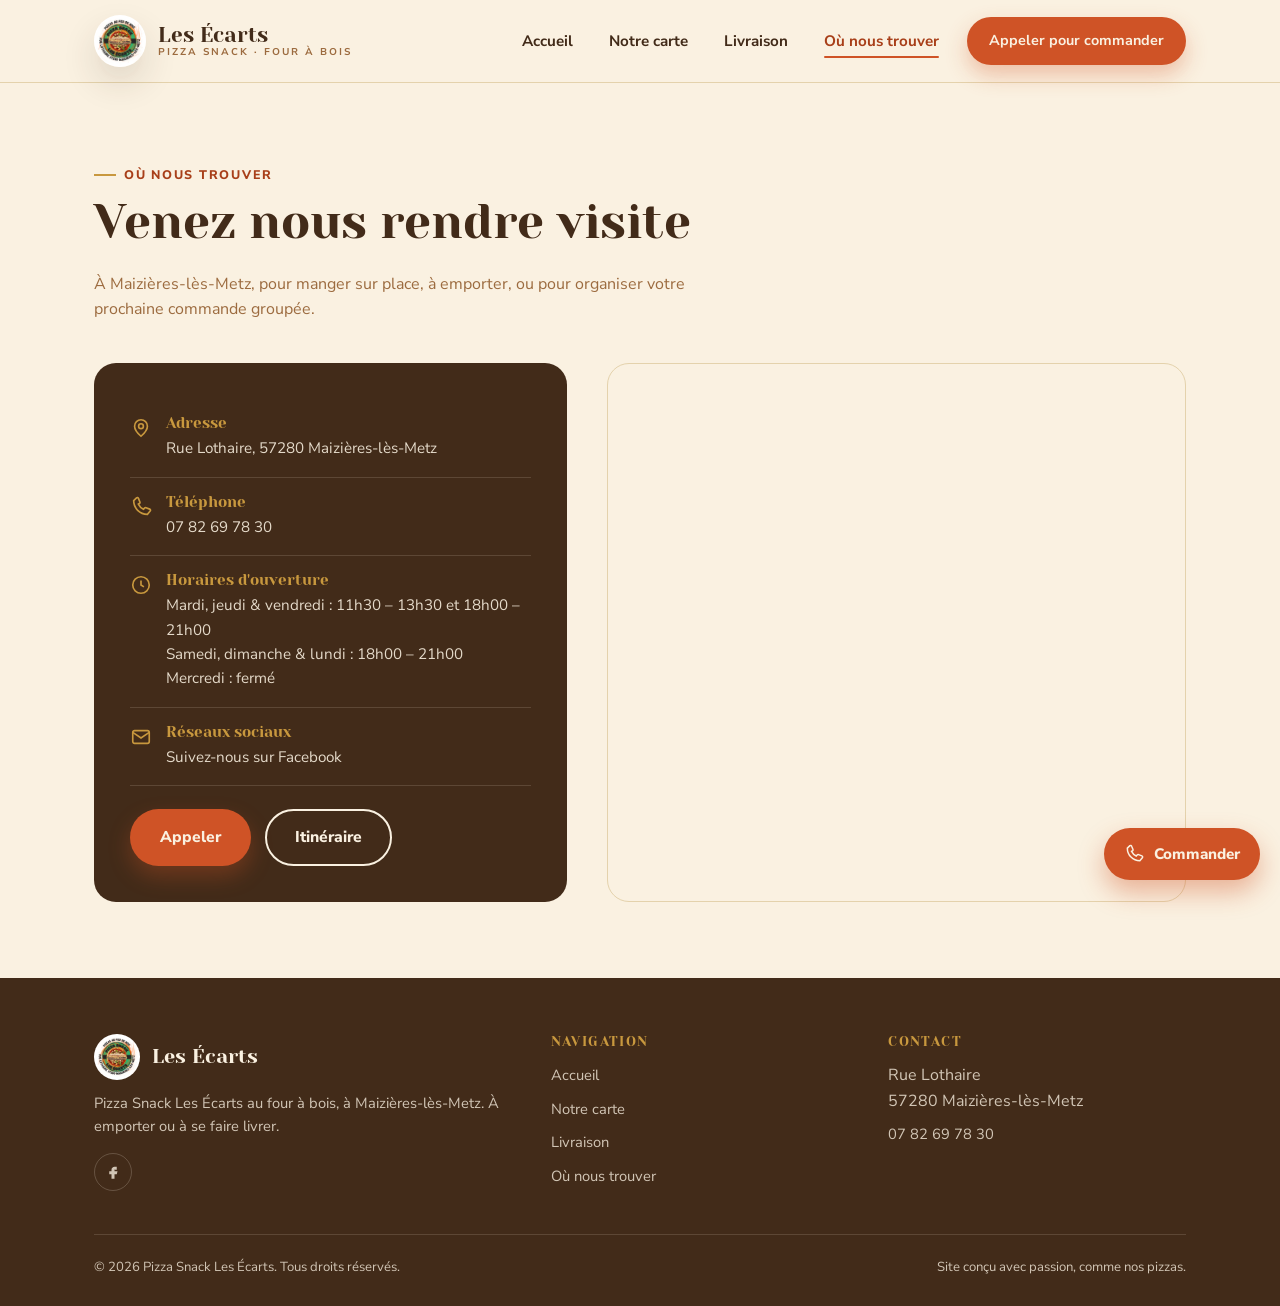
==== commit 0b8eab55: "Add files via upload" ====
--- a/contact.html
+++ b/contact.html
@@ -100,7 +100,7 @@
           <img src="assets/img/logo.jpg" alt="Logo Pizza Snack Les Écarts">
           <span>Les Écarts</span>
         </div>
-        <p>Pizza snack familiale au four à bois, à Maizières-lès-Metz. À emporter ou livré le soir.</p>
+        <p>Pizza Snack Les Écarts au four à bois, à Maizières-lès-Metz. À emporter ou à se faire livrer.</p>
         <div class="footer-social">
           <a href="https://www.facebook.com/p/pizza-snack-les-%C3%A9carts-100093835788846/" aria-label="Facebook" target="_blank" rel="noopener">
             <svg viewBox="0 0 24 24" fill="currentColor"><path d="M14 9h3V5h-3c-2.2 0-4 1.8-4 4v2H7v4h3v6h4v-6h3l1-4h-4V9c0-.6.4-1 1-1Z"/></svg>
--- a/assets/css/style.css
+++ b/assets/css/style.css
@@ -222,8 +222,11 @@
 .menu-panel { display: none; padding-top: 40px; }
 .menu-panel.is-active { display: block; }
 
-.menu-hero-photo { border-radius: var(--radius); overflow: hidden; margin-bottom: 36px; box-shadow: var(--shadow-soft); max-height: 320px; }
-.menu-hero-photo img { width: 100%; height: 320px; object-fit: cover; }
+.menu-hero-photo { border-radius: var(--radius); overflow: hidden; margin-bottom: 36px; box-shadow: var(--shadow-soft); aspect-ratio: 16 / 9; max-height: 480px; }
+.menu-hero-photo img { width: 100%; height: 100%; object-fit: cover; object-position: center center; }
+@media (max-width: 640px) {
+  .menu-hero-photo { aspect-ratio: 4 / 3; }
+}
 
 .menu-legend { display: flex; flex-wrap: wrap; gap: 16px; margin-bottom: 8px; font-size: 0.82rem; color: var(--wood-soft); }
 .menu-legend span { display: inline-flex; align-items: center; gap: 6px; }
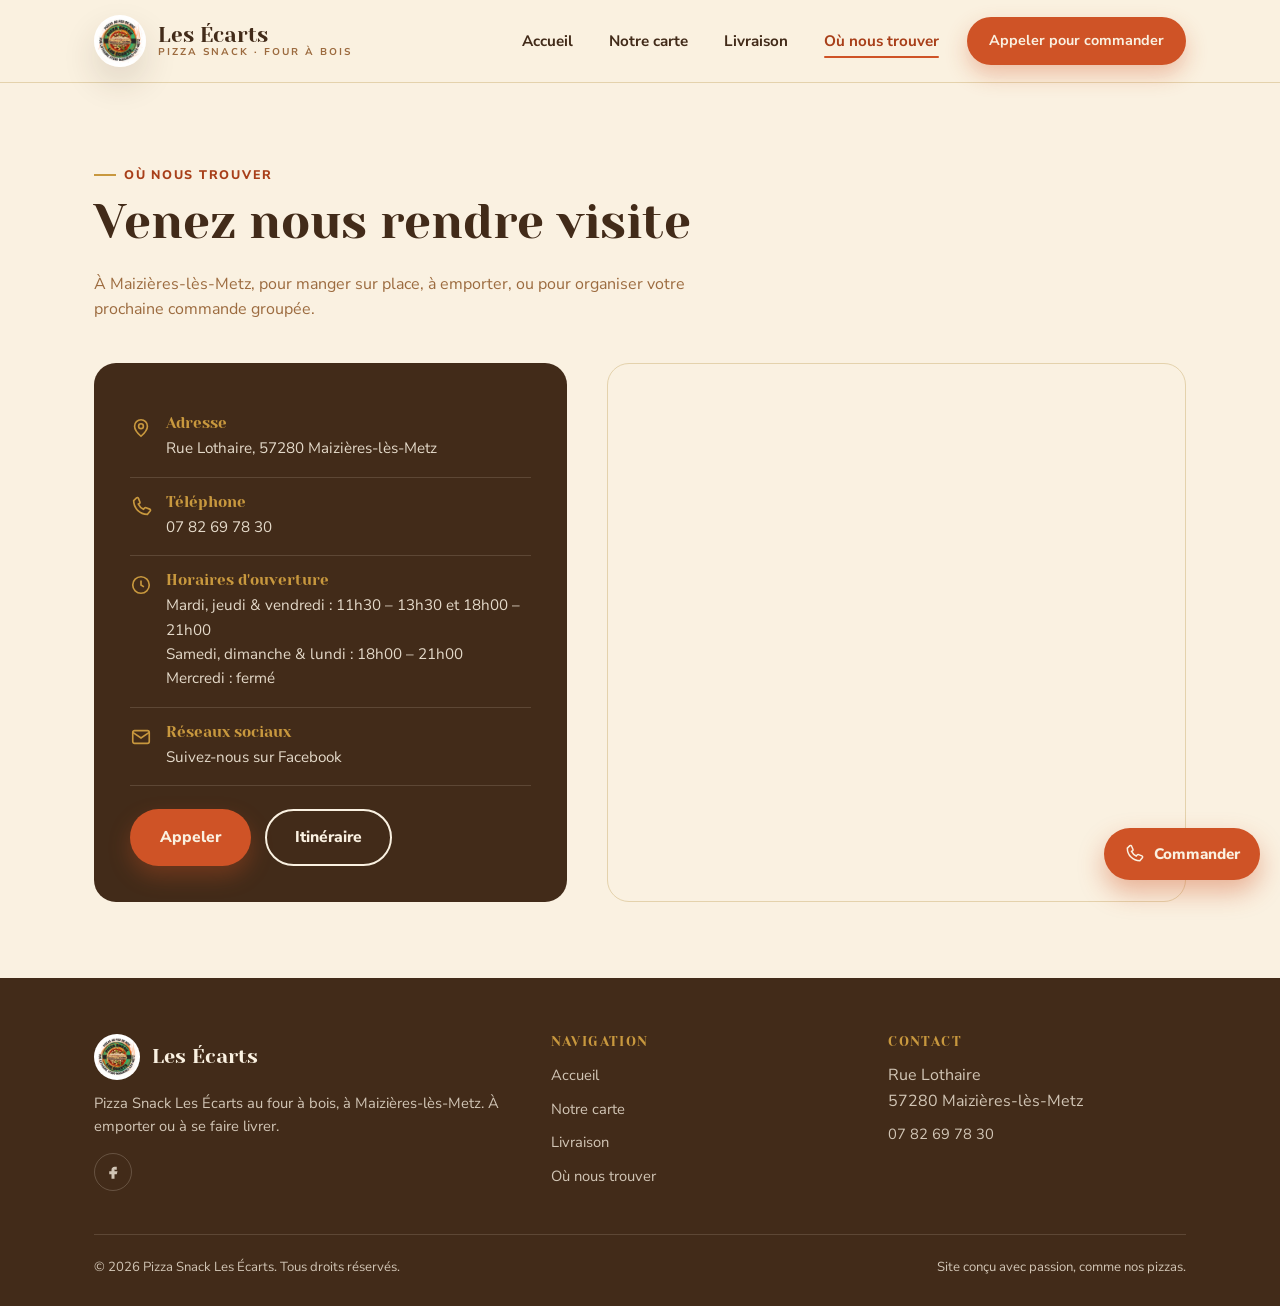
==== commit ca59fab4: "Add files via upload" ====
--- a/contact.html
+++ b/contact.html
@@ -12,6 +12,13 @@
 <link rel="stylesheet" href="assets/css/style.css">
 </head>
 <body>
+
+<div class="vacation-banner" id="vacationBanner" hidden>
+  <div class="container vacation-banner-inner">
+    <span class="vacation-banner-text">🌴 <strong>Fermeture annuelle</strong> — du lundi 27 juillet au dimanche 9 août inclus. Réouverture le lundi 10 août. Merci de votre compréhension, à très vite&nbsp;!</span>
+    <button class="vacation-banner-close" id="vacationBannerClose" aria-label="Fermer ce message">&times;</button>
+  </div>
+</div>
 
 <header class="site-header">
   <div class="container">
--- a/assets/css/style.css
+++ b/assets/css/style.css
@@ -79,11 +79,32 @@
 
 @media (prefers-reduced-motion: reduce) { html { scroll-behavior: auto; } }
 
+/* ---------- Vacation banner ---------- */
+.vacation-banner {
+  background: linear-gradient(135deg, var(--ember), var(--ember-deep));
+  color: var(--cream);
+}
+.vacation-banner[hidden] { display: none; }
+.vacation-banner-inner {
+  display: flex; align-items: center; justify-content: center; gap: 16px;
+  padding: 12px 24px; text-align: center;
+}
+.vacation-banner-text { font-size: 0.92rem; font-weight: 600; line-height: 1.4; }
+.vacation-banner-text strong { font-family: var(--font-display); font-weight: 400; font-size: 1.02em; }
+.vacation-banner-close {
+  flex: none; background: rgba(250,241,225,0.18); border: none; color: var(--cream);
+  width: 26px; height: 26px; border-radius: 50%; font-size: 1.1rem; line-height: 1; cursor: pointer;
+  display: inline-flex; align-items: center; justify-content: center; transition: background 0.15s ease;
+}
+.vacation-banner-close:hover { background: rgba(250,241,225,0.32); }
+@media (max-width: 640px) {
+  .vacation-banner-inner { flex-direction: column; gap: 8px; padding: 14px 20px; }
+}
+
 /* ---------- Header ---------- */
 .site-header {
   position: sticky; top: 0; z-index: 100;
-  background: rgba(250, 241, 225, 0.94);
-  backdrop-filter: blur(6px);
+  background: rgba(250, 241, 225, 0.97);
   border-bottom: 1px solid var(--cream-line);
 }
 .site-header .container { display: flex; align-items: center; justify-content: space-between; height: 82px; }
@@ -111,7 +132,7 @@
 @media (max-width: 860px) {
   .nav-toggle { display: inline-flex; }
   .main-nav {
-    position: fixed; inset: 82px 0 0 0; background: var(--cream);
+    position: fixed; inset: 82px 0 0 0; background: var(--cream); z-index: 99;
     transform: translateY(-8px); opacity: 0; visibility: hidden;
     transition: opacity 0.2s ease, transform 0.2s ease, visibility 0.2s; overflow-y: auto;
   }
